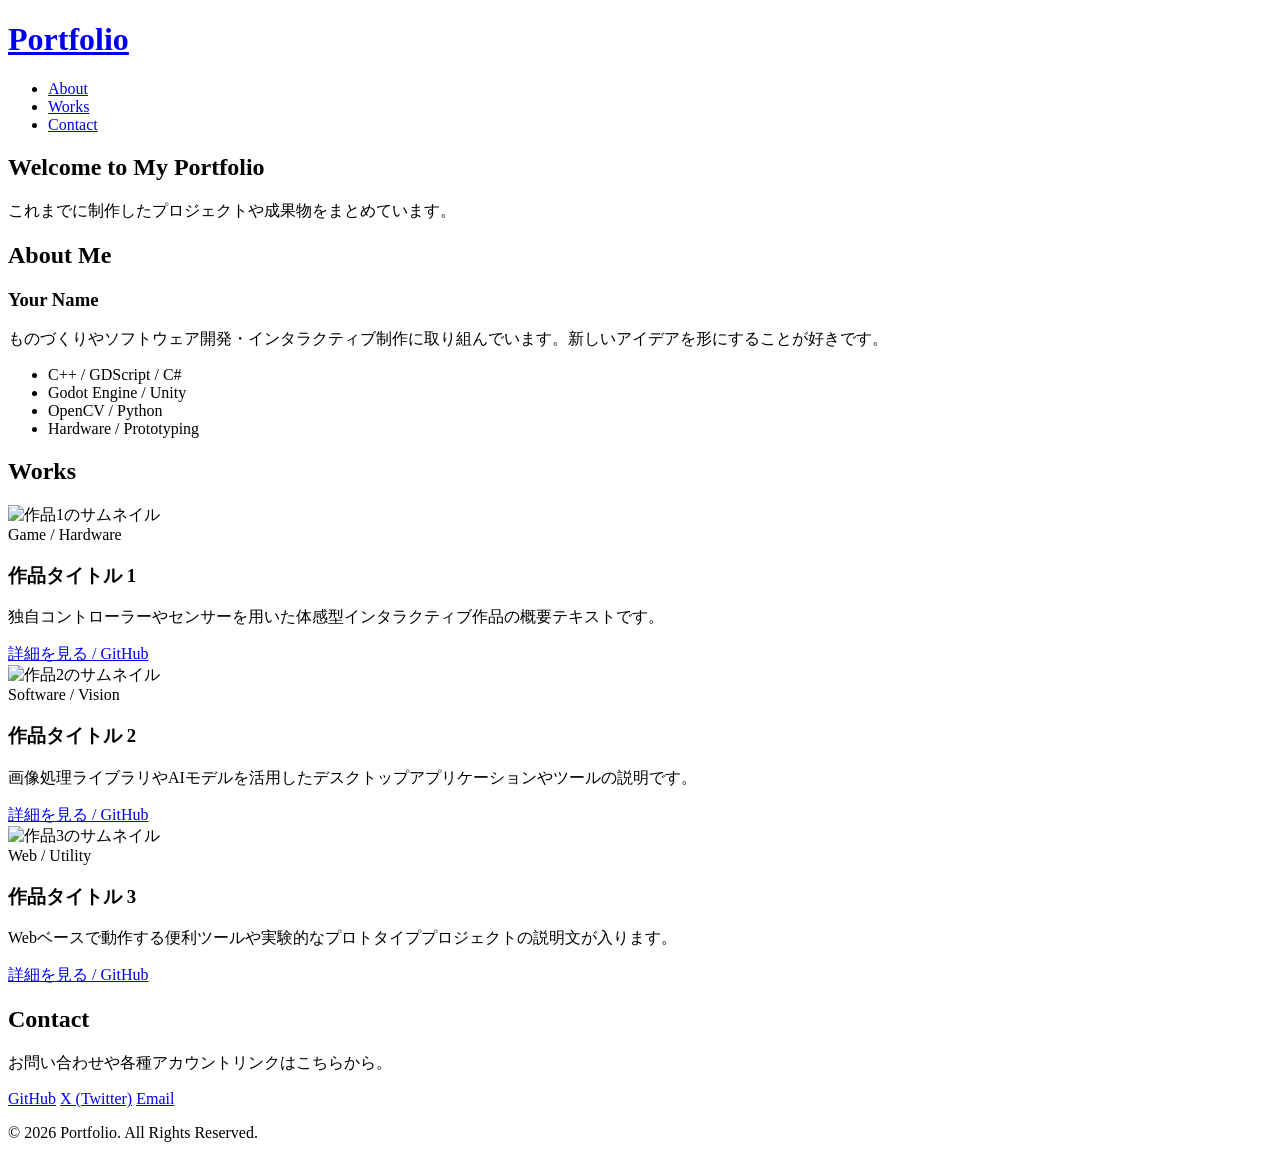
==== index.html @ 457ebcb0 "Update index.html" ====
<!DOCTYPE html>
<html lang="ja">
<head>
  <meta charset="UTF-8">
  <meta name="viewport" content="width=device-width, initial-scale=1.0">
  <title>Portfolio | My Works</title>
  <link rel="stylesheet" href="style.css">
  <!-- Google Fonts: Noto Sans JP -->
  <link rel="preconnect" href="https://fonts.googleapis.com">
  <link rel="preconnect" href="https://fonts.gstatic.com" crossorigin>
  <link href="https://fonts.googleapis.com/css2?family=Noto+Sans+JP:wght@400;500;700&display=swap" rel="stylesheet">
</head>
<body>

  <!-- ヘッダー -->
  <header class="header">
    <div class="container header-container">
      <h1 class="logo"><a href="#">Portfolio</a></h1>
      <nav class="nav">
        <ul>
          <li><a href="#about">About</a></li>
          <li><a href="#works">Works</a></li>
          <li><a href="#contact">Contact</a></li>
        </ul>
      </nav>
    </div>
  </header>

  <!-- ヒーローセクション -->
  <section class="hero">
    <div class="container">
      <h2>Welcome to My Portfolio</h2>
      <p>これまでに制作したプロジェクトや成果物をまとめています。</p>
    </div>
  </section>

  <main class="container">

    <!-- About セクション -->
    <section id="about" class="section">
      <h2 class="section-title">About Me</h2>
      <div class="about-card">
        <div class="about-text">
          <h3>Your Name</h3>
          <p>ものづくりやソフトウェア開発・インタラクティブ制作に取り組んでいます。新しいアイデアを形にすることが好きです。</p>
          <ul class="skills-list">
            <li>C++ / GDScript / C#</li>
            <li>Godot Engine / Unity</li>
            <li>OpenCV / Python</li>
            <li>Hardware / Prototyping</li>
          </ul>
        </div>
      </div>
    </section>

    <!-- Works セクション -->
    <section id="works" class="section">
      <h2 class="section-title">Works</h2>
      <div class="works-grid">

        <!-- 作品カード 1 -->
        <article class="work-card">
          <div class="work-image">
            <img src="https://via.placeholder.com/600x400/e2f1ff/0066cc?text=Work+1" alt="作品1のサムネイル">
          </div>
          <div class="work-content">
            <span class="tag">Game / Hardware</span>
            <h3 class="work-title">作品タイトル 1</h3>
            <p class="work-description">独自コントローラーやセンサーを用いた体感型インタラクティブ作品の概要テキストです。</p>
            <a href="#" class="btn">詳細を見る / GitHub</a>
          </div>
        </article>

        <!-- 作品カード 2 -->
        <article class="work-card">
          <div class="work-image">
            <img src="https://via.placeholder.com/600x400/e2f1ff/0066cc?text=Work+2" alt="作品2のサムネイル">
          </div>
          <div class="work-content">
            <span class="tag">Software / Vision</span>
            <h3 class="work-title">作品タイトル 2</h3>
            <p class="work-description">画像処理ライブラリやAIモデルを活用したデスクトップアプリケーションやツールの説明です。</p>
            <a href="#" class="btn">詳細を見る / GitHub</a>
          </div>
        </article>

        <!-- 作品カード 3 -->
        <article class="work-card">
          <div class="work-image">
            <img src="https://via.placeholder.com/600x400/e2f1ff/0066cc?text=Work+3" alt="作品3のサムネイル">
          </div>
          <div class="work-content">
            <span class="tag">Web / Utility</span>
            <h3 class="work-title">作品タイトル 3</h3>
            <p class="work-description">Webベースで動作する便利ツールや実験的なプロトタイププロジェクトの説明文が入ります。</p>
            <a href="#" class="btn">詳細を見る / GitHub</a>
          </div>
        </article>

      </div>
    </section>

    <!-- Contact セクション -->
    <section id="contact" class="section">
      <h2 class="section-title">Contact</h2>
      <div class="contact-box">
        <p>お問い合わせや各種アカウントリンクはこちらから。</p>
        <div class="contact-links">
          <a href="https://github.com" target="_blank" rel="noopener noreferrer" class="contact-btn">GitHub</a>
          <a href="https://x.com" target="_blank" rel="noopener noreferrer" class="contact-btn">X (Twitter)</a>
          <a href="mailto:example@example.com" class="contact-btn">Email</a>
        </div>
      </div>
    </section>

  </main>

  <!-- フッター -->
  <footer class="footer">
    <div class="container">
      <p>&copy; 2026 Portfolio. All Rights Reserved.</p>
    </div>
  </footer>

</body>
</html>
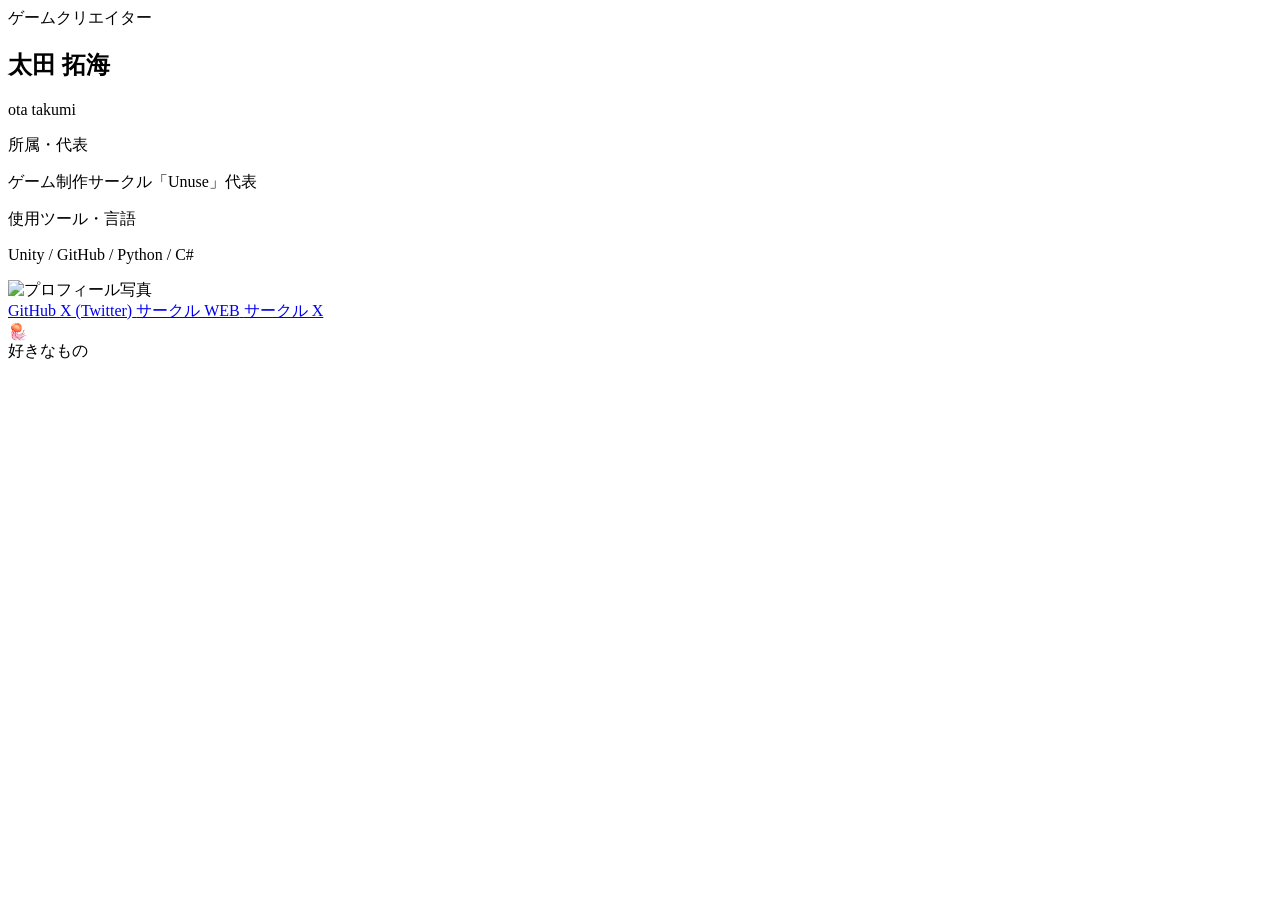
==== commit db9b2a4d: "Update index.html" ====
--- a/index.html
+++ b/index.html
@@ -3,124 +3,80 @@
 <head>
   <meta charset="UTF-8">
   <meta name="viewport" content="width=device-width, initial-scale=1.0">
-  <title>Portfolio | My Works</title>
+  <title>Portfolio | 名刺風スタイル</title>
   <link rel="stylesheet" href="style.css">
-  <!-- Google Fonts: Noto Sans JP -->
+  <!-- Google Fonts: Orbitron (近未来・サイバー系) & Noto Sans JP -->
   <link rel="preconnect" href="https://fonts.googleapis.com">
   <link rel="preconnect" href="https://fonts.gstatic.com" crossorigin>
-  <link href="https://fonts.googleapis.com/css2?family=Noto+Sans+JP:wght@400;500;700&display=swap" rel="stylesheet">
+  <link href="https://fonts.googleapis.com/css2?family=Noto+Sans+JP:wght@400;500;700;900&family=Orbitron:wght@600;800&display=swap" rel="stylesheet">
 </head>
 <body>
 
-  <!-- ヘッダー -->
-  <header class="header">
-    <div class="container header-container">
-      <h1 class="logo"><a href="#">Portfolio</a></h1>
-      <nav class="nav">
-        <ul>
-          <li><a href="#about">About</a></li>
-          <li><a href="#works">Works</a></li>
-          <li><a href="#contact">Contact</a></li>
-        </ul>
-      </nav>
-    </div>
-  </header>
+  <!-- メインカード（名刺風デザイン） -->
+  <main class="business-card">
 
-  <!-- ヒーローセクション -->
-  <section class="hero">
-    <div class="container">
-      <h2>Welcome to My Portfolio</h2>
-      <p>これまでに制作したプロジェクトや成果物をまとめています。</p>
-    </div>
-  </section>
+    <!-- 左エリア：ホワイトベース（プロフィール・スキル） -->
+    <section class="card-left">
+      <div class="profile-header">
+        <span class="job-title">ゲームクリエイター</span>
+        <h1 class="name-ja">太田 拓海</h1>
+        <p class="name-en">ota takumi</p>
+      </div>
 
-  <main class="container">
+      <div class="divider"></div>
 
-    <!-- About セクション -->
-    <section id="about" class="section">
-      <h2 class="section-title">About Me</h2>
-      <div class="about-card">
-        <div class="about-text">
-          <h3>Your Name</h3>
-          <p>ものづくりやソフトウェア開発・インタラクティブ制作に取り組んでいます。新しいアイデアを形にすることが好きです。</p>
-          <ul class="skills-list">
-            <li>C++ / GDScript / C#</li>
-            <li>Godot Engine / Unity</li>
-            <li>OpenCV / Python</li>
-            <li>Hardware / Prototyping</li>
-          </ul>
+      <div class="info-section">
+        <div class="info-group">
+          <span class="info-label">所属・代表</span>
+          <p class="info-value">ゲーム制作サークル「Unuse」代表</p>
+        </div>
+
+        <div class="info-group">
+          <span class="info-label">使用ツール・言語</span>
+          <p class="info-value tech-stack">Unity / GitHub / Python / C#</p>
         </div>
       </div>
     </section>
 
-    <!-- Works セクション -->
-    <section id="works" class="section">
-      <h2 class="section-title">Works</h2>
-      <div class="works-grid">
+    <!-- 右エリア：ディープブルーベース（ビジュアル・リンク） -->
+    <section class="card-right">
+      <div class="frame-border">
+        
+        <!-- プロフィール画像エリア -->
+        <div class="avatar-wrapper">
+          <!-- 実際のお写真画像のパスに差し替えてください -->
+          <img src="https://via.placeholder.com/150" alt="プロフィール写真" class="avatar-img">
+        </div>
 
-        <!-- 作品カード 1 -->
-        <article class="work-card">
-          <div class="work-image">
-            <img src="https://via.placeholder.com/600x400/e2f1ff/0066cc?text=Work+1" alt="作品1のサムネイル">
+        <!-- アカウント・リンクボタン群 -->
+        <div class="link-grid">
+          <a href="#" class="cyber-btn">
+            <span class="btn-label">GitHub</span>
+          </a>
+          <a href="#" class="cyber-btn">
+            <span class="btn-label">X (Twitter)</span>
+          </a>
+          <a href="#" class="cyber-btn">
+            <span class="btn-label">サークル WEB</span>
+          </a>
+          <a href="#" class="cyber-btn">
+            <span class="btn-label">サークル X</span>
+          </a>
+        </div>
+
+        <!-- 好きなもの（右下デザイン要素） -->
+        <div class="favorite-box">
+          <div class="target-corner">
+            <!-- 任意の画像やアイコン -->
+            <span class="fav-icon">🪼</span>
           </div>
-          <div class="work-content">
-            <span class="tag">Game / Hardware</span>
-            <h3 class="work-title">作品タイトル 1</h3>
-            <p class="work-description">独自コントローラーやセンサーを用いた体感型インタラクティブ作品の概要テキストです。</p>
-            <a href="#" class="btn">詳細を見る / GitHub</a>
-          </div>
-        </article>
+          <span class="fav-label">好きなもの</span>
+        </div>
 
-        <!-- 作品カード 2 -->
-        <article class="work-card">
-          <div class="work-image">
-            <img src="https://via.placeholder.com/600x400/e2f1ff/0066cc?text=Work+2" alt="作品2のサムネイル">
-          </div>
-          <div class="work-content">
-            <span class="tag">Software / Vision</span>
-            <h3 class="work-title">作品タイトル 2</h3>
-            <p class="work-description">画像処理ライブラリやAIモデルを活用したデスクトップアプリケーションやツールの説明です。</p>
-            <a href="#" class="btn">詳細を見る / GitHub</a>
-          </div>
-        </article>
-
-        <!-- 作品カード 3 -->
-        <article class="work-card">
-          <div class="work-image">
-            <img src="https://via.placeholder.com/600x400/e2f1ff/0066cc?text=Work+3" alt="作品3のサムネイル">
-          </div>
-          <div class="work-content">
-            <span class="tag">Web / Utility</span>
-            <h3 class="work-title">作品タイトル 3</h3>
-            <p class="work-description">Webベースで動作する便利ツールや実験的なプロトタイププロジェクトの説明文が入ります。</p>
-            <a href="#" class="btn">詳細を見る / GitHub</a>
-          </div>
-        </article>
-
-      </div>
-    </section>
-
-    <!-- Contact セクション -->
-    <section id="contact" class="section">
-      <h2 class="section-title">Contact</h2>
-      <div class="contact-box">
-        <p>お問い合わせや各種アカウントリンクはこちらから。</p>
-        <div class="contact-links">
-          <a href="https://github.com" target="_blank" rel="noopener noreferrer" class="contact-btn">GitHub</a>
-          <a href="https://x.com" target="_blank" rel="noopener noreferrer" class="contact-btn">X (Twitter)</a>
-          <a href="mailto:example@example.com" class="contact-btn">Email</a>
-        </div>
       </div>
     </section>
 
   </main>
 
-  <!-- フッター -->
-  <footer class="footer">
-    <div class="container">
-      <p>&copy; 2026 Portfolio. All Rights Reserved.</p>
-    </div>
-  </footer>
-
 </body>
 </html>
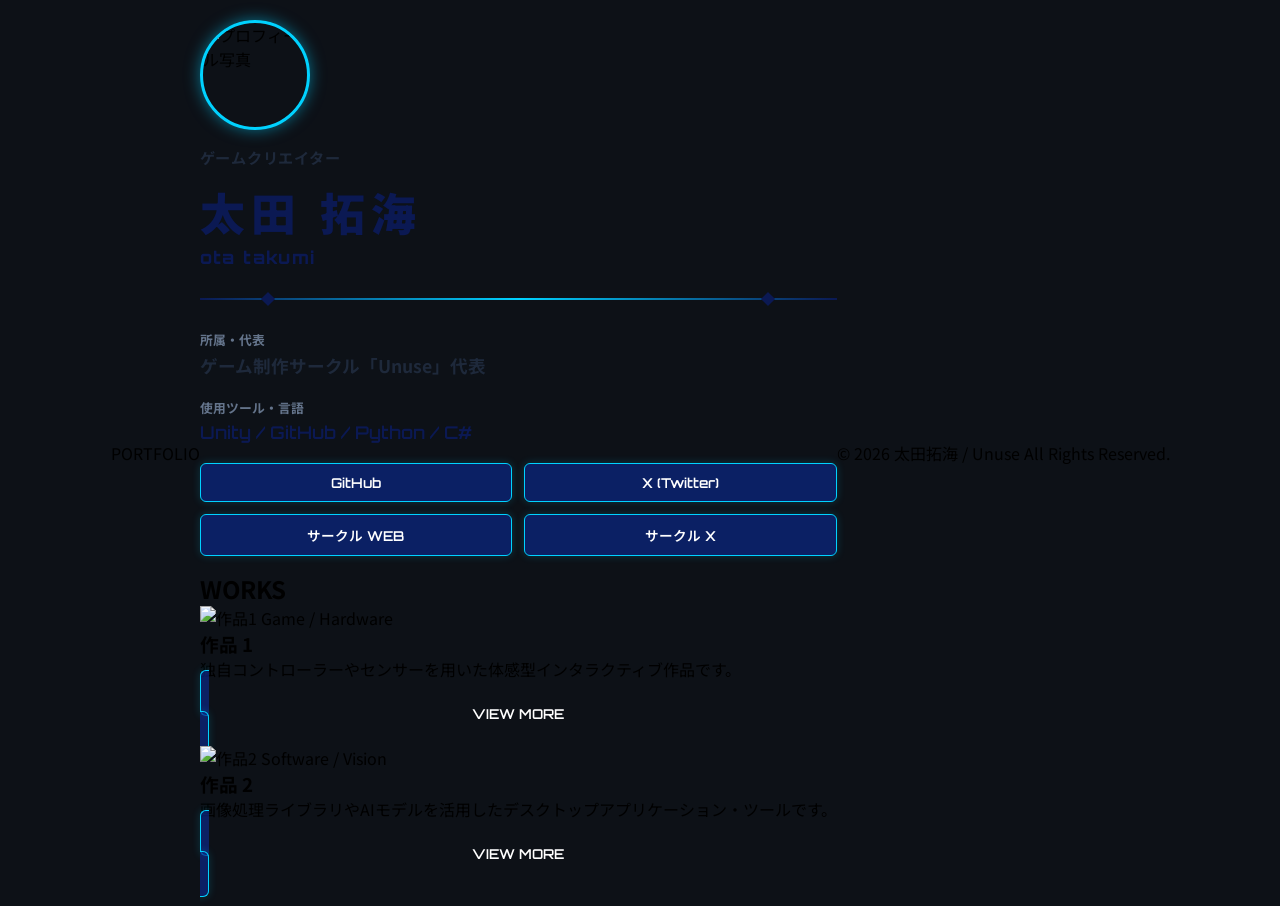
==== commit fe866d69: "Update index.html" ====
--- a/index.html
+++ b/index.html
@@ -3,80 +3,114 @@
 <head>
   <meta charset="UTF-8">
   <meta name="viewport" content="width=device-width, initial-scale=1.0">
-  <title>Portfolio | 名刺風スタイル</title>
+  <title>Portfolio | 太田拓海</title>
   <link rel="stylesheet" href="style.css">
-  <!-- Google Fonts: Orbitron (近未来・サイバー系) & Noto Sans JP -->
+  <!-- Google Fonts: Orbitron & Noto Sans JP -->
   <link rel="preconnect" href="https://fonts.googleapis.com">
   <link rel="preconnect" href="https://fonts.gstatic.com" crossorigin>
   <link href="https://fonts.googleapis.com/css2?family=Noto+Sans+JP:wght@400;500;700;900&family=Orbitron:wght@600;800&display=swap" rel="stylesheet">
 </head>
 <body>
 
-  <!-- メインカード（名刺風デザイン） -->
-  <main class="business-card">
+  <!-- トップのダークブルーヘッダー -->
+  <header class="top-header">
+    <div class="header-inner">
+      <div class="logo">PORTFOLIO</div>
+    </div>
+  </header>
 
-    <!-- 左エリア：ホワイトベース（プロフィール・スキル） -->
-    <section class="card-left">
-      <div class="profile-header">
-        <span class="job-title">ゲームクリエイター</span>
-        <h1 class="name-ja">太田 拓海</h1>
-        <p class="name-en">ota takumi</p>
-      </div>
+  <!-- メインコンテンツ -->
+  <main class="main-container">
 
-      <div class="divider"></div>
+    <!-- 中央上部：タイトル＆基本情報（名刺風デザインの集約枠） -->
+    <section class="profile-card">
+      <div class="profile-card-inner">
+        
+        <div class="profile-main">
+          <div class="avatar-wrapper">
+            <!-- プロフィール写真 -->
+            <img src="https://via.placeholder.com/120" alt="プロフィール写真" class="avatar-img">
+          </div>
 
-      <div class="info-section">
-        <div class="info-group">
-          <span class="info-label">所属・代表</span>
-          <p class="info-value">ゲーム制作サークル「Unuse」代表</p>
+          <div class="profile-text">
+            <span class="job-title">ゲームクリエイター</span>
+            <h1 class="name-ja">太田 拓海</h1>
+            <p class="name-en">ota takumi</p>
+          </div>
         </div>
 
-        <div class="info-group">
-          <span class="info-label">使用ツール・言語</span>
-          <p class="info-value tech-stack">Unity / GitHub / Python / C#</p>
+        <div class="divider"></div>
+
+        <div class="profile-details">
+          <div class="info-group">
+            <span class="info-label">所属・代表</span>
+            <p class="info-value">ゲーム制作サークル「Unuse」代表</p>
+          </div>
+          <div class="info-group">
+            <span class="info-label">使用ツール・言語</span>
+            <p class="info-value tech-stack">Unity / GitHub / Python / C#</p>
+          </div>
         </div>
+
+        <!-- 採用決定のサイバーボタン群 -->
+        <div class="link-grid">
+          <a href="#" class="cyber-btn"><span class="btn-label">GitHub</span></a>
+          <a href="#" class="cyber-btn"><span class="btn-label">X (Twitter)</span></a>
+          <a href="#" class="cyber-btn"><span class="btn-label">サークル WEB</span></a>
+          <a href="#" class="cyber-btn"><span class="btn-label">サークル X</span></a>
+        </div>
+
       </div>
     </section>
 
-    <!-- 右エリア：ディープブルーベース（ビジュアル・リンク） -->
-    <section class="card-right">
-      <div class="frame-border">
-        
-        <!-- プロフィール画像エリア -->
-        <div class="avatar-wrapper">
-          <!-- 実際のお写真画像のパスに差し替えてください -->
-          <img src="https://via.placeholder.com/150" alt="プロフィール写真" class="avatar-img">
-        </div>
+    <!-- 下部：作品グリッドエリア（ワイヤーフレームの作品1、作品2...構造） -->
+    <section class="works-section">
+      <h2 class="section-title">WORKS</h2>
 
-        <!-- アカウント・リンクボタン群 -->
-        <div class="link-grid">
-          <a href="#" class="cyber-btn">
-            <span class="btn-label">GitHub</span>
-          </a>
-          <a href="#" class="cyber-btn">
-            <span class="btn-label">X (Twitter)</span>
-          </a>
-          <a href="#" class="cyber-btn">
-            <span class="btn-label">サークル WEB</span>
-          </a>
-          <a href="#" class="cyber-btn">
-            <span class="btn-label">サークル X</span>
-          </a>
-        </div>
+      <div class="works-grid">
 
-        <!-- 好きなもの（右下デザイン要素） -->
-        <div class="favorite-box">
-          <div class="target-corner">
-            <!-- 任意の画像やアイコン -->
-            <span class="fav-icon">🪼</span>
+        <!-- 作品 1 -->
+        <article class="work-card">
+          <div class="work-image-container">
+            <img src="https://via.placeholder.com/600x350/092070/00d2ff?text=Work+1" alt="作品1" class="work-image">
+            <span class="work-tag">Game / Hardware</span>
           </div>
-          <span class="fav-label">好きなもの</span>
-        </div>
+          <div class="work-body">
+            <h3 class="work-title">作品 1</h3>
+            <p class="work-description">
+              独自コントローラーやセンサーを用いた体感型インタラクティブ作品です。
+            </p>
+            <div class="work-links">
+              <a href="#" class="cyber-btn mini-btn"><span class="btn-label">VIEW MORE</span></a>
+            </div>
+          </div>
+        </article>
+
+        <!-- 作品 2 -->
+        <article class="work-card">
+          <div class="work-image-container">
+            <img src="https://via.placeholder.com/600x350/092070/00d2ff?text=Work+2" alt="作品2" class="work-image">
+            <span class="work-tag">Software / Vision</span>
+          </div>
+          <div class="work-body">
+            <h3 class="work-title">作品 2</h3>
+            <p class="work-description">
+              画像処理ライブラリやAIモデルを活用したデスクトップアプリケーション・ツールです。
+            </p>
+            <div class="work-links">
+              <a href="#" class="cyber-btn mini-btn"><span class="btn-label">VIEW MORE</span></a>
+            </div>
+          </div>
+        </article>
 
       </div>
     </section>
 
   </main>
 
+  <footer class="footer">
+    <p>&copy; 2026 太田拓海 / Unuse All Rights Reserved.</p>
+  </footer>
+
 </body>
 </html>
--- a/style.css
+++ b/style.css
@@ -0,0 +1,261 @@
+/* ==========================================
+   Base & Cyber Blue Variables
+   ========================================== */
+:root {
+  --bg-dark-blue: #092070;       /* 右側背景のディープブルー */
+  --bg-pattern-blue: #0b2785;    /* パターン用の少し明るい青 */
+  --neon-cyan: #00d2ff;          /* サイバーライン・枠線用の鮮やかなシアン */
+  --text-dark: #1e293b;          /* 左側の文字色 */
+  --text-light: #ffffff;         /* 右側の文字色 */
+  --card-bg-left: #ffffff;       /* 左側カード背景 */
+  --border-cyan: rgba(0, 210, 255, 0.6);
+}
+
+* {
+  box-sizing: border-box;
+  margin: 0;
+  padding: 0;
+}
+
+body {
+  font-family: 'Noto Sans JP', sans-serif;
+  background-color: #0d1117;
+  display: flex;
+  justify-content: center;
+  align-items: center;
+  min-height: 100vh;
+  padding: 20px;
+}
+
+/* ==========================================
+   名刺カード全体（レスポンシブ・コンテナ）
+   ========================================== */
+.business-card {
+  display: flex;
+  width: 100%;
+  max-width: 900px;
+  min-height: 500px;
+  background-color: var(--card-bg-left);
+  border-radius: 16px;
+  overflow: hidden;
+  box-shadow: 0 20px 50px rgba(0, 0, 0, 0.5), 0 0 20px rgba(0, 210, 255, 0.2);
+}
+
+/* ==========================================
+   左側：ホワイトエリア
+   ========================================== */
+.card-left {
+  flex: 1.2;
+  padding: 45px 40px;
+  display: flex;
+  flex-direction: column;
+  justify-content: center;
+  background-color: var(--card-bg-left);
+}
+
+.job-title {
+  font-size: 0.95rem;
+  font-weight: 700;
+  color: var(--text-dark);
+  letter-spacing: 0.05em;
+}
+
+.name-ja {
+  font-size: 2.8rem;
+  font-weight: 900;
+  color: #0b1953;
+  margin: 10px 0 2px 0;
+  letter-spacing: 0.15em;
+}
+
+.name-en {
+  font-family: 'Orbitron', sans-serif;
+  font-size: 1.1rem;
+  font-weight: 800;
+  color: #0b1953;
+  letter-spacing: 0.08em;
+}
+
+/* ダイヤ装飾付きの区切り線 */
+.divider {
+  height: 2px;
+  background: linear-gradient(90deg, #0b1953 0%, var(--neon-cyan) 50%, #0b1953 100%);
+  margin: 30px 0;
+  position: relative;
+}
+
+.divider::before, .divider::after {
+  content: '';
+  position: absolute;
+  top: -4px;
+  width: 10px;
+  height: 10px;
+  background-color: #0b1953;
+  transform: rotate(45deg);
+}
+.divider::before { left: 10%; }
+.divider::after { right: 10%; }
+
+.info-group {
+  margin-bottom: 20px;
+}
+
+.info-label {
+  font-size: 0.8rem;
+  font-weight: 700;
+  color: #64748b;
+  display: block;
+  margin-bottom: 4px;
+}
+
+.info-value {
+  font-size: 1.1rem;
+  font-weight: 700;
+  color: var(--text-dark);
+}
+
+.tech-stack {
+  font-family: 'Orbitron', 'Noto Sans JP', sans-serif;
+  color: #0b1953;
+  font-weight: 600;
+}
+
+/* ==========================================
+   右側：ブルーサイバーエリア
+   ========================================== */
+.card-right {
+  flex: 1;
+  background-color: var(--bg-dark-blue);
+  background-image: 
+    radial-gradient(var(--bg-pattern-blue) 15%, transparent 16%),
+    radial-gradient(var(--bg-pattern-blue) 15%, transparent 16%);
+  background-size: 20px 20px;
+  background-position: 0 0, 10px 10px;
+  padding: 25px;
+  display: flex;
+  flex-direction: column;
+}
+
+/* サイバーネオン枠線 */
+.frame-border {
+  border: 2px solid var(--neon-cyan);
+  border-radius: 8px;
+  height: 100%;
+  padding: 25px 20px;
+  display: flex;
+  flex-direction: column;
+  align-items: center;
+  justify-content: space-between;
+  box-shadow: inset 0 0 15px rgba(0, 210, 255, 0.3);
+  position: relative;
+}
+
+/* 丸型プロフィール画像 */
+.avatar-wrapper {
+  width: 110px;
+  height: 110px;
+  border-radius: 50%;
+  border: 3px solid var(--neon-cyan);
+  overflow: hidden;
+  box-shadow: 0 0 15px rgba(0, 210, 255, 0.5);
+  margin-bottom: 15px;
+}
+
+.avatar-img {
+  width: 100%;
+  height: 100%;
+  object-fit: cover;
+}
+
+/* ボタンレイアウト */
+.link-grid {
+  width: 100%;
+  display: grid;
+  grid-template-columns: 1fr 1fr;
+  gap: 12px;
+  margin-bottom: 15px;
+}
+
+.cyber-btn {
+  background: rgba(11, 39, 133, 0.7);
+  border: 1.5px solid var(--neon-cyan);
+  border-radius: 6px;
+  padding: 10px 8px;
+  text-align: center;
+  text-decoration: none;
+  transition: all 0.2s ease;
+  box-shadow: 0 0 8px rgba(0, 210, 255, 0.2);
+}
+
+.cyber-btn:hover {
+  background: var(--neon-cyan);
+  box-shadow: 0 0 15px rgba(0, 210, 255, 0.8);
+  transform: translateY(-2px);
+}
+
+.btn-label {
+  font-family: 'Orbitron', 'Noto Sans JP', sans-serif;
+  color: var(--text-light);
+  font-size: 0.85rem;
+  font-weight: 600;
+  display: block;
+}
+
+.cyber-btn:hover .btn-label {
+  color: var(--bg-dark-blue);
+}
+
+/* 右下：好きなもの（ターゲット枠風） */
+.favorite-box {
+  display: flex;
+  flex-direction: column;
+  align-items: center;
+  gap: 4px;
+}
+
+.target-corner {
+  position: relative;
+  width: 48px;
+  height: 48px;
+  display: flex;
+  align-items: center;
+  justify-content: center;
+  border: 2px dashed var(--neon-cyan);
+  border-radius: 8px;
+}
+
+.fav-icon {
+  font-size: 1.5rem;
+}
+
+.fav-label {
+  color: var(--neon-cyan);
+  font-size: 0.75rem;
+  font-weight: 700;
+}
+
+/* ==========================================
+   レスポンシブ対応（スマートフォン表示）
+   ========================================== */
+@media (max-width: 768px) {
+  .business-card {
+    flex-direction: column;
+  }
+  
+  .card-left, .card-right {
+    flex: none;
+    width: 100%;
+  }
+
+  .card-left {
+    padding: 30px 20px;
+  }
+
+  .name-ja {
+    font-size: 2.2rem;
+  }
+
+  .link-grid {
+    grid-template-columns: 1fr;
+  }
+}
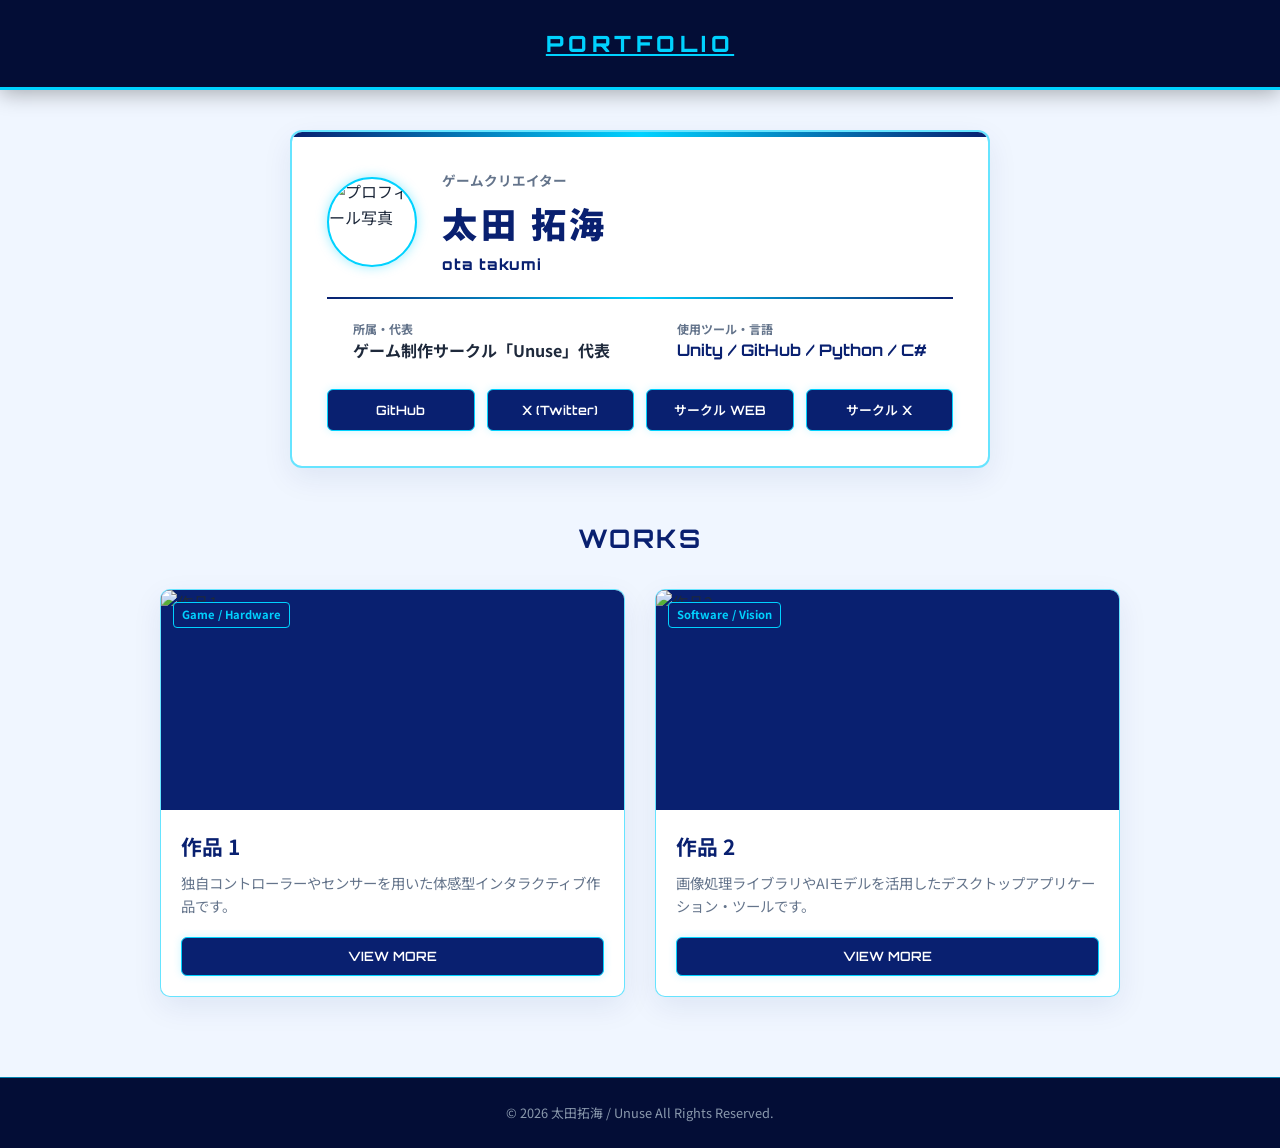
==== commit 37184774: "Update index.html" ====
--- a/index.html
+++ b/index.html
@@ -15,7 +15,7 @@
   <!-- トップのダークブルーヘッダー -->
   <header class="top-header">
     <div class="header-inner">
-      <div class="logo">PORTFOLIO</div>
+      <a href="index.html" class="logo">PORTFOLIO</a>
     </div>
   </header>
 
@@ -63,7 +63,7 @@
       </div>
     </section>
 
-    <!-- 下部：作品グリッドエリア（ワイヤーフレームの作品1、作品2...構造） -->
+    <!-- 下部：作品グリッドエリア -->
     <section class="works-section">
       <h2 class="section-title">WORKS</h2>
 
@@ -81,7 +81,8 @@
               独自コントローラーやセンサーを用いた体感型インタラクティブ作品です。
             </p>
             <div class="work-links">
-              <a href="#" class="cyber-btn mini-btn"><span class="btn-label">VIEW MORE</span></a>
+              <!-- 作品詳細ページへのリンク -->
+              <a href="work-detail.html" class="cyber-btn mini-btn"><span class="btn-label">VIEW MORE</span></a>
             </div>
           </div>
         </article>
@@ -98,7 +99,8 @@
               画像処理ライブラリやAIモデルを活用したデスクトップアプリケーション・ツールです。
             </p>
             <div class="work-links">
-              <a href="#" class="cyber-btn mini-btn"><span class="btn-label">VIEW MORE</span></a>
+              <!-- 今後作品2用ページを作った場合は href="work-detail2.html" 等に指定できます -->
+              <a href="work-detail.html" class="cyber-btn mini-btn"><span class="btn-label">VIEW MORE</span></a>
             </div>
           </div>
         </article>
--- a/style.css
+++ b/style.css
@@ -1,14 +1,16 @@
 /* ==========================================
-   Base & Cyber Blue Variables
+   Base & Cyber Blue Color Theme
    ========================================== */
 :root {
-  --bg-dark-blue: #092070;       /* 右側背景のディープブルー */
-  --bg-pattern-blue: #0b2785;    /* パターン用の少し明るい青 */
-  --neon-cyan: #00d2ff;          /* サイバーライン・枠線用の鮮やかなシアン */
-  --text-dark: #1e293b;          /* 左側の文字色 */
-  --text-light: #ffffff;         /* 右側の文字色 */
-  --card-bg-left: #ffffff;       /* 左側カード背景 */
+  --header-bg: #030d36;          /* 一番上の濃いダークブルー */
+  --bg-color: #f0f6ff;           /* 全体の明るい青みのある背景 */
+  --card-bg: #ffffff;            /* 各カードの白い背景 */
+  --dark-blue: #092070;          /* ボタンやテキストのベース青 */
+  --neon-cyan: #00d2ff;          /* サイバーライン・ホバー用のシアン */
+  --text-main: #1e293b;
+  --text-sub: #64748b;
   --border-cyan: rgba(0, 210, 255, 0.6);
+  --box-shadow: 0 10px 30px rgba(9, 32, 112, 0.08);
 }
 
 * {
@@ -19,172 +21,163 @@
 
 body {
   font-family: 'Noto Sans JP', sans-serif;
-  background-color: #0d1117;
-  display: flex;
+  background-color: var(--bg-color);
+  color: var(--text-main);
+  line-height: 1.6;
+}
+
+/* ==========================================
+   1. トップヘッダー（画像上部の青い帯）
+   ========================================== */
+.top-header {
+  background-color: var(--header-bg);
+  height: 90px;
+  width: 100%;
+  display: flex;
+  align-items: center;
   justify-content: center;
+  border-bottom: 3px solid var(--neon-cyan);
+  box-shadow: 0 4px 20px rgba(0, 0, 0, 0.3);
+}
+
+.header-inner .logo {
+  font-family: 'Orbitron', sans-serif;
+  color: var(--neon-cyan);
+  font-size: 1.4rem;
+  font-weight: 800;
+  letter-spacing: 0.2em;
+}
+
+/* ==========================================
+   2. メインコンテナ
+   ========================================== */
+.main-container {
+  max-width: 1000px;
+  margin: 0 auto;
+  padding: 40px 20px 80px 20px;
+}
+
+/* ==========================================
+   3. タイトル & 基本情報（中央上部）
+   ========================================== */
+.profile-card {
+  background-color: var(--card-bg);
+  border: 2px solid var(--border-cyan);
+  border-radius: 12px;
+  box-shadow: var(--box-shadow);
+  padding: 35px;
+  margin: 0 auto 50px auto;
+  max-width: 700px;
+  position: relative;
+  overflow: hidden;
+}
+
+/* 上部にシアンのグラデーションバー */
+.profile-card::before {
+  content: '';
+  position: absolute;
+  top: 0;
+  left: 0;
+  width: 100%;
+  height: 5px;
+  background: linear-gradient(90deg, var(--dark-blue), var(--neon-cyan), var(--dark-blue));
+}
+
+.profile-main {
+  display: flex;
   align-items: center;
-  min-height: 100vh;
-  padding: 20px;
-}
-
-/* ==========================================
-   名刺カード全体（レスポンシブ・コンテナ）
-   ========================================== */
-.business-card {
-  display: flex;
-  width: 100%;
-  max-width: 900px;
-  min-height: 500px;
-  background-color: var(--card-bg-left);
-  border-radius: 16px;
+  gap: 25px;
+}
+
+.avatar-wrapper {
+  width: 90px;
+  height: 90px;
+  border-radius: 50%;
+  border: 2.5px solid var(--neon-cyan);
   overflow: hidden;
-  box-shadow: 0 20px 50px rgba(0, 0, 0, 0.5), 0 0 20px rgba(0, 210, 255, 0.2);
-}
-
-/* ==========================================
-   左側：ホワイトエリア
-   ========================================== */
-.card-left {
-  flex: 1.2;
-  padding: 45px 40px;
-  display: flex;
-  flex-direction: column;
-  justify-content: center;
-  background-color: var(--card-bg-left);
+  box-shadow: 0 0 12px rgba(0, 210, 255, 0.4);
+  flex-shrink: 0;
+}
+
+.avatar-img {
+  width: 100%;
+  height: 100%;
+  object-fit: cover;
 }
 
 .job-title {
-  font-size: 0.95rem;
-  font-weight: 700;
-  color: var(--text-dark);
-  letter-spacing: 0.05em;
+  font-size: 0.85rem;
+  font-weight: 700;
+  color: var(--text-sub);
 }
 
 .name-ja {
-  font-size: 2.8rem;
+  font-size: 2.2rem;
   font-weight: 900;
-  color: #0b1953;
-  margin: 10px 0 2px 0;
-  letter-spacing: 0.15em;
+  color: var(--dark-blue);
+  letter-spacing: 0.1em;
+  margin: 2px 0;
 }
 
 .name-en {
   font-family: 'Orbitron', sans-serif;
-  font-size: 1.1rem;
+  font-size: 0.95rem;
   font-weight: 800;
-  color: #0b1953;
-  letter-spacing: 0.08em;
-}
-
-/* ダイヤ装飾付きの区切り線 */
+  color: var(--dark-blue);
+  letter-spacing: 0.05em;
+}
+
+/* ダイヤ付き線 */
 .divider {
-  height: 2px;
-  background: linear-gradient(90deg, #0b1953 0%, var(--neon-cyan) 50%, #0b1953 100%);
-  margin: 30px 0;
+  height: 1.5px;
+  background: linear-gradient(90deg, var(--dark-blue) 0%, var(--neon-cyan) 50%, var(--dark-blue) 100%);
+  margin: 20px 0;
   position: relative;
 }
 
-.divider::before, .divider::after {
-  content: '';
-  position: absolute;
-  top: -4px;
-  width: 10px;
-  height: 10px;
-  background-color: #0b1953;
-  transform: rotate(45deg);
-}
-.divider::before { left: 10%; }
-.divider::after { right: 10%; }
-
-.info-group {
-  margin-bottom: 20px;
+.profile-details {
+  display: flex;
+  justify-content: space-around;
+  flex-wrap: wrap;
+  gap: 15px;
+  margin-bottom: 25px;
 }
 
 .info-label {
-  font-size: 0.8rem;
-  font-weight: 700;
-  color: #64748b;
+  font-size: 0.75rem;
+  font-weight: 700;
+  color: var(--text-sub);
   display: block;
-  margin-bottom: 4px;
 }
 
 .info-value {
-  font-size: 1.1rem;
-  font-weight: 700;
-  color: var(--text-dark);
+  font-size: 1rem;
+  font-weight: 700;
+  color: var(--text-main);
 }
 
 .tech-stack {
   font-family: 'Orbitron', 'Noto Sans JP', sans-serif;
-  color: #0b1953;
-  font-weight: 600;
-}
-
-/* ==========================================
-   右側：ブルーサイバーエリア
-   ========================================== */
-.card-right {
-  flex: 1;
-  background-color: var(--bg-dark-blue);
-  background-image: 
-    radial-gradient(var(--bg-pattern-blue) 15%, transparent 16%),
-    radial-gradient(var(--bg-pattern-blue) 15%, transparent 16%);
-  background-size: 20px 20px;
-  background-position: 0 0, 10px 10px;
-  padding: 25px;
-  display: flex;
-  flex-direction: column;
-}
-
-/* サイバーネオン枠線 */
-.frame-border {
-  border: 2px solid var(--neon-cyan);
-  border-radius: 8px;
-  height: 100%;
-  padding: 25px 20px;
-  display: flex;
-  flex-direction: column;
-  align-items: center;
-  justify-content: space-between;
-  box-shadow: inset 0 0 15px rgba(0, 210, 255, 0.3);
-  position: relative;
-}
-
-/* 丸型プロフィール画像 */
-.avatar-wrapper {
-  width: 110px;
-  height: 110px;
-  border-radius: 50%;
-  border: 3px solid var(--neon-cyan);
-  overflow: hidden;
-  box-shadow: 0 0 15px rgba(0, 210, 255, 0.5);
-  margin-bottom: 15px;
-}
-
-.avatar-img {
-  width: 100%;
-  height: 100%;
-  object-fit: cover;
-}
-
-/* ボタンレイアウト */
+  color: var(--dark-blue);
+}
+
+/* --- 採用されたサイバーボタン --- */
 .link-grid {
-  width: 100%;
   display: grid;
-  grid-template-columns: 1fr 1fr;
+  grid-template-columns: repeat(auto-fit, minmax(130px, 1fr));
   gap: 12px;
-  margin-bottom: 15px;
 }
 
 .cyber-btn {
-  background: rgba(11, 39, 133, 0.7);
+  background: var(--dark-blue);
   border: 1.5px solid var(--neon-cyan);
   border-radius: 6px;
-  padding: 10px 8px;
+  padding: 10px 12px;
   text-align: center;
   text-decoration: none;
   transition: all 0.2s ease;
   box-shadow: 0 0 8px rgba(0, 210, 255, 0.2);
+  display: inline-block;
 }
 
 .cyber-btn:hover {
@@ -195,67 +188,345 @@
 
 .btn-label {
   font-family: 'Orbitron', 'Noto Sans JP', sans-serif;
-  color: var(--text-light);
-  font-size: 0.85rem;
+  color: #ffffff;
+  font-size: 0.8rem;
   font-weight: 600;
   display: block;
 }
 
 .cyber-btn:hover .btn-label {
-  color: var(--bg-dark-blue);
-}
-
-/* 右下：好きなもの（ターゲット枠風） */
-.favorite-box {
+  color: var(--dark-blue);
+}
+
+/* ==========================================
+   4. 作品セクション (下部2列レイアウト)
+   ========================================== */
+.section-title {
+  font-family: 'Orbitron', sans-serif;
+  font-size: 1.6rem;
+  text-align: center;
+  color: var(--dark-blue);
+  margin-bottom: 30px;
+  letter-spacing: 0.1em;
+}
+
+.works-grid {
+  display: grid;
+  grid-template-columns: repeat(2, 1fr);
+  gap: 30px;
+}
+
+.work-card {
+  background-color: var(--card-bg);
+  border: 1.5px solid var(--border-cyan);
+  border-radius: 10px;
+  overflow: hidden;
+  box-shadow: var(--box-shadow);
+  transition: transform 0.2s ease, box-shadow 0.2s ease;
   display: flex;
   flex-direction: column;
-  align-items: center;
-  gap: 4px;
-}
-
-.target-corner {
+}
+
+.work-card:hover {
+  transform: translateY(-5px);
+  box-shadow: 0 15px 35px rgba(0, 210, 255, 0.2);
+}
+
+.work-image-container {
   position: relative;
-  width: 48px;
-  height: 48px;
-  display: flex;
-  align-items: center;
-  justify-content: center;
-  border: 2px dashed var(--neon-cyan);
+  width: 100%;
+  height: 220px;
+  background-color: var(--dark-blue);
+}
+
+.work-image {
+  width: 100%;
+  height: 100%;
+  object-fit: cover;
+}
+
+.work-tag {
+  position: absolute;
+  top: 12px;
+  left: 12px;
+  background-color: var(--dark-blue);
+  color: var(--neon-cyan);
+  border: 1px solid var(--neon-cyan);
+  font-size: 0.7rem;
+  font-weight: 700;
+  padding: 3px 8px;
+  border-radius: 4px;
+}
+
+.work-body {
+  padding: 20px;
+  display: flex;
+  flex-direction: column;
+  flex-grow: 1;
+}
+
+.work-title {
+  font-size: 1.3rem;
+  font-weight: 700;
+  color: var(--dark-blue);
+  margin-bottom: 8px;
+}
+
+.work-description {
+  font-size: 0.9rem;
+  color: var(--text-sub);
+  margin-bottom: 20px;
+  flex-grow: 1;
+}
+
+.mini-btn {
+  width: 100%;
+  padding: 8px;
+}
+
+/* ==========================================
+   5. フッター
+   ========================================== */
+.footer {
+  text-align: center;
+  padding: 25px 0;
+  background-color: var(--header-bg);
+  color: #8a99ad;
+  font-size: 0.8rem;
+  border-top: 1px solid var(--border-cyan);
+}
+
+/* ==========================================
+   レスポンシブ対応 (スマホ等)
+   ========================================== */
+@media (max-width: 768px) {
+  .works-grid {
+    grid-template-columns: 1fr;
+  }
+
+  .profile-main {
+    flex-direction: column;
+    text-align: center;
+  }
+
+  .profile-details {
+    flex-direction: column;
+    align-items: center;
+  }
+
+  .link-grid {
+    grid-template-columns: 1fr 1fr;
+  }
+}
+
+/* ==========================================
+   6. 作品詳細ページ (work-detail.html)
+   ========================================== */
+
+/* 詳細ヘッダー */
+.detail-header {
+  margin-bottom: 30px;
+}
+
+.back-link {
+  display: inline-block;
+  color: var(--dark-blue);
+  font-size: 0.9rem;
+  font-weight: 700;
+  text-decoration: none;
+  margin-bottom: 15px;
+  transition: color 0.2s ease;
+}
+
+.back-link:hover {
+  color: var(--neon-cyan);
+}
+
+.detail-tag {
+  display: inline-block;
+  background-color: var(--dark-blue);
+  color: var(--neon-cyan);
+  border: 1px solid var(--neon-cyan);
+  font-size: 0.75rem;
+  font-weight: 700;
+  padding: 4px 10px;
+  border-radius: 4px;
+  margin-bottom: 10px;
+}
+
+.detail-title {
+  font-size: 2.2rem;
+  font-weight: 900;
+  color: var(--dark-blue);
+  line-height: 1.3;
+}
+
+/* 詳細カードコンテナ */
+.detail-card {
+  background-color: var(--card-bg);
+  border: 2px solid var(--border-cyan);
+  border-radius: 12px;
+  box-shadow: var(--box-shadow);
+  padding: 40px;
+  position: relative;
+  overflow: hidden;
+}
+
+.detail-card::before {
+  content: '';
+  position: absolute;
+  top: 0;
+  left: 0;
+  width: 100%;
+  height: 5px;
+  background: linear-gradient(90deg, var(--dark-blue), var(--neon-cyan), var(--dark-blue));
+}
+
+/* 各セクションブロック */
+.detail-section {
+  margin-bottom: 40px;
+}
+
+.section-label {
+  font-family: 'Orbitron', sans-serif;
+  font-size: 1.1rem;
+  color: var(--dark-blue);
+  margin-bottom: 15px;
+  letter-spacing: 0.1em;
+  border-bottom: 1.5px dashed var(--neon-cyan);
+  padding-bottom: 6px;
+}
+
+/* メディア（画像・動画）スタイル */
+.media-container {
+  width: 100%;
   border-radius: 8px;
-}
-
-.fav-icon {
-  font-size: 1.5rem;
-}
-
-.fav-label {
-  color: var(--neon-cyan);
-  font-size: 0.75rem;
-  font-weight: 700;
-}
-
-/* ==========================================
-   レスポンシブ対応（スマートフォン表示）
-   ========================================== */
+  overflow: hidden;
+  border: 1px solid var(--border-cyan);
+  background-color: var(--dark-blue);
+  box-shadow: 0 4px 15px rgba(0, 0, 0, 0.1);
+}
+
+.detail-image {
+  width: 100%;
+  height: auto;
+  display: block;
+}
+
+/* アスペクト比16:9を維持する動画プレイヤー */
+.video-wrapper {
+  position: relative;
+  padding-top: 56.25%; /* 16:9 */
+  height: 0;
+}
+
+.video-wrapper iframe,
+.video-wrapper video {
+  position: absolute;
+  top: 0;
+  left: 0;
+  width: 100%;
+  height: 100%;
+}
+
+/* コンテンツボックス */
+.content-box {
+  background-color: #f8fafc;
+  border-left: 4px solid var(--neon-cyan);
+  padding: 20px 25px;
+  border-radius: 0 8px 8px 0;
+}
+
+.text-block {
+  font-size: 1rem;
+  color: var(--text-main);
+  line-height: 1.8;
+  white-space: pre-line;
+}
+
+/* 開発担当箇所リスト */
+.role-list {
+  list-style: none;
+  display: flex;
+  flex-direction: column;
+  gap: 10px;
+}
+
+.role-list li {
+  font-size: 0.95rem;
+  color: var(--text-main);
+  position: relative;
+  padding-left: 18px;
+}
+
+.role-list li::before {
+  content: '■';
+  color: var(--dark-blue);
+  font-size: 0.7rem;
+  position: absolute;
+  left: 0;
+  top: 2px;
+}
+
+.role-list strong {
+  color: var(--dark-blue);
+}
+
+/* 展示・発表記録リスト */
+.history-list {
+  list-style: none;
+  display: flex;
+  flex-direction: column;
+  gap: 12px;
+}
+
+.history-list li {
+  display: flex;
+  align-items: baseline;
+  gap: 15px;
+  font-size: 0.95rem;
+}
+
+.history-date {
+  font-family: 'Orbitron', sans-serif;
+  font-weight: 700;
+  color: var(--dark-blue);
+  background-color: var(--bg-color);
+  padding: 2px 8px;
+  border-radius: 4px;
+  border: 1px solid var(--border-cyan);
+  font-size: 0.85rem;
+  flex-shrink: 0;
+}
+
+.history-event {
+  color: var(--text-main);
+}
+
+/* 下部ボタン */
+.detail-footer-btn {
+  text-align: center;
+  margin-top: 50px;
+  padding-top: 20px;
+  border-top: 1px solid #e2e8f0;
+}
+
+.big-btn {
+  padding: 12px 30px;
+}
+
+/* スマホ表示対応 */
 @media (max-width: 768px) {
-  .business-card {
+  .detail-card {
+    padding: 20px;
+  }
+
+  .detail-title {
+    font-size: 1.7rem;
+  }
+
+  .history-list li {
     flex-direction: column;
-  }
-  
-  .card-left, .card-right {
-    flex: none;
-    width: 100%;
-  }
-
-  .card-left {
-    padding: 30px 20px;
-  }
-
-  .name-ja {
-    font-size: 2.2rem;
-  }
-
-  .link-grid {
-    grid-template-columns: 1fr;
-  }
-}
+    gap: 4px;
+  }
+}
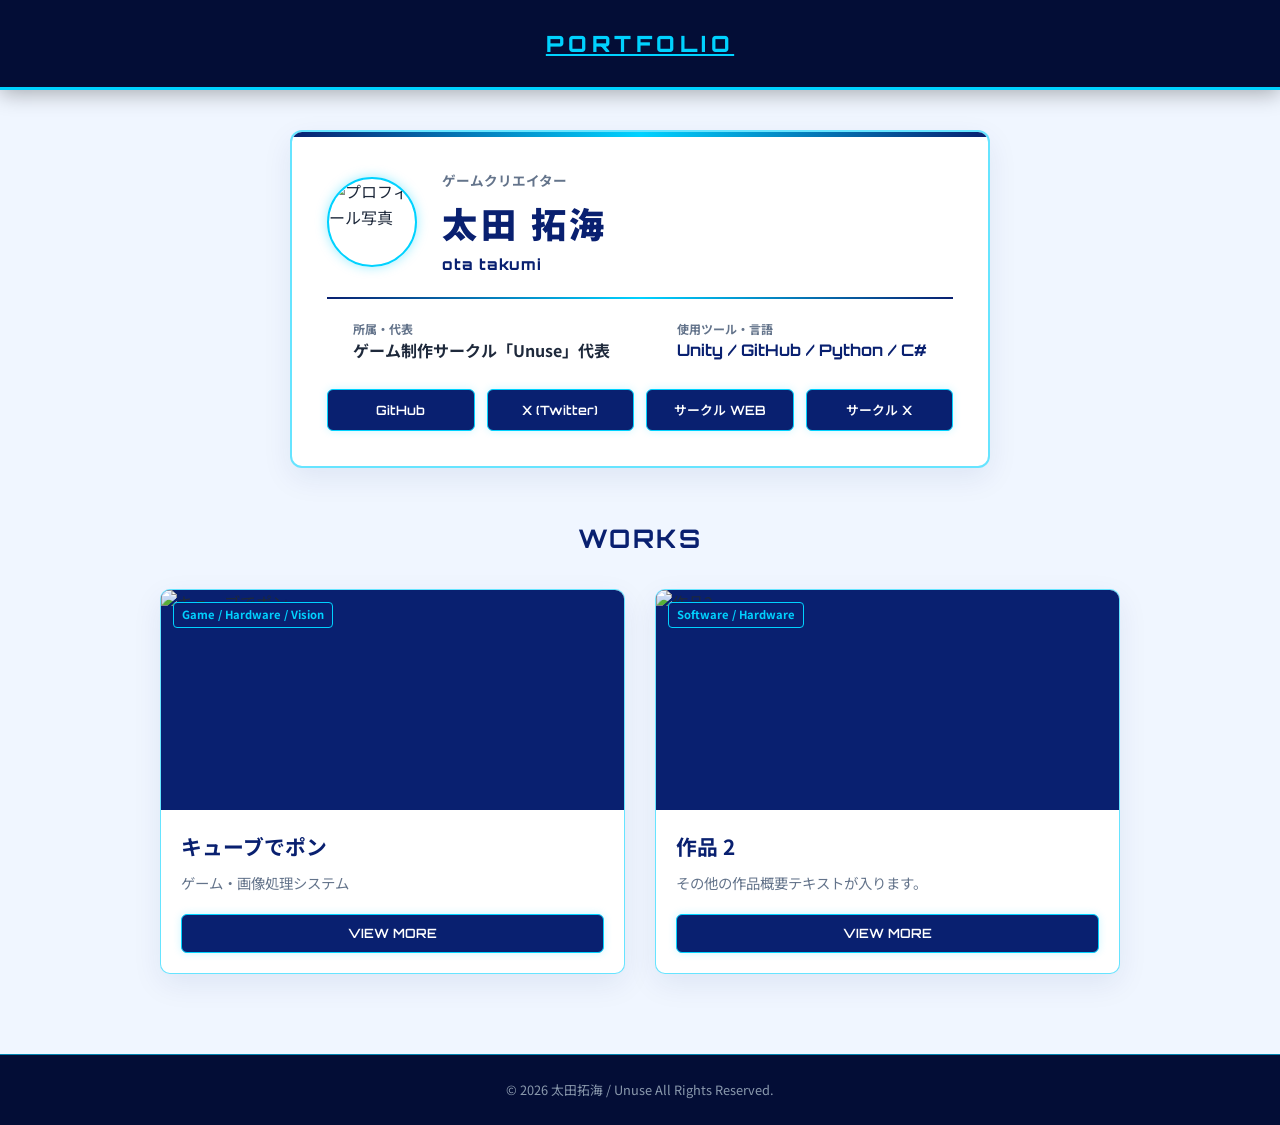
==== commit 625a9c3b: "Update index.html" ====
--- a/index.html
+++ b/index.html
@@ -69,19 +69,20 @@
 
       <div class="works-grid">
 
-        <!-- 作品 1 -->
+        <!-- 作品 1：キューブでポン -->
         <article class="work-card">
           <div class="work-image-container">
-            <img src="https://via.placeholder.com/600x350/092070/00d2ff?text=Work+1" alt="作品1" class="work-image">
-            <span class="work-tag">Game / Hardware</span>
+            <!-- サムネイル画像のパスを後から指定してください -->
+            <img src="https://via.placeholder.com/600x350/092070/00d2ff?text=キューブでポン" alt="キューブでポン" class="work-image">
+            <span class="work-tag">Game / Hardware / Vision</span>
           </div>
           <div class="work-body">
-            <h3 class="work-title">作品 1</h3>
+            <h3 class="work-title">キューブでポン</h3>
             <p class="work-description">
-              独自コントローラーやセンサーを用いた体感型インタラクティブ作品です。
+              ゲーム・画像処理システム
             </p>
             <div class="work-links">
-              <!-- 作品詳細ページへのリンク -->
+              <!-- キューブでポンの詳細ページ(work-detail.html)へのリンク -->
               <a href="work-detail.html" class="cyber-btn mini-btn"><span class="btn-label">VIEW MORE</span></a>
             </div>
           </div>
@@ -91,16 +92,15 @@
         <article class="work-card">
           <div class="work-image-container">
             <img src="https://via.placeholder.com/600x350/092070/00d2ff?text=Work+2" alt="作品2" class="work-image">
-            <span class="work-tag">Software / Vision</span>
+            <span class="work-tag">Software / Hardware</span>
           </div>
           <div class="work-body">
             <h3 class="work-title">作品 2</h3>
             <p class="work-description">
-              画像処理ライブラリやAIモデルを活用したデスクトップアプリケーション・ツールです。
+              その他の作品概要テキストが入ります。
             </p>
             <div class="work-links">
-              <!-- 今後作品2用ページを作った場合は href="work-detail2.html" 等に指定できます -->
-              <a href="work-detail.html" class="cyber-btn mini-btn"><span class="btn-label">VIEW MORE</span></a>
+              <a href="#" class="cyber-btn mini-btn"><span class="btn-label">VIEW MORE</span></a>
             </div>
           </div>
         </article>
--- a/style.css
+++ b/style.css
@@ -472,35 +472,48 @@
   color: var(--dark-blue);
 }
 
-/* 展示・発表記録リスト */
+/* 展示・発表記録（CSS調整） */
 .history-list {
   list-style: none;
   display: flex;
   flex-direction: column;
-  gap: 12px;
+  gap: 16px;
 }
 
 .history-list li {
   display: flex;
-  align-items: baseline;
+  align-items: center;
   gap: 15px;
   font-size: 0.95rem;
-}
-
-.history-date {
-  font-family: 'Orbitron', sans-serif;
-  font-weight: 700;
-  color: var(--dark-blue);
-  background-color: var(--bg-color);
+  flex-wrap: wrap;
+}
+
+.history-content {
+  display: flex;
+  align-items: center;
+  gap: 12px;
+  flex-wrap: wrap;
+}
+
+.history-event {
+  color: var(--text-main);
+  font-weight: 700;
+}
+
+.history-link {
+  font-size: 0.8rem;
+  color: var(--dark-blue);
+  border: 1px solid var(--border-cyan);
   padding: 2px 8px;
   border-radius: 4px;
-  border: 1px solid var(--border-cyan);
-  font-size: 0.85rem;
-  flex-shrink: 0;
-}
-
-.history-event {
-  color: var(--text-main);
+  text-decoration: none;
+  transition: all 0.2s ease;
+  background-color: #ffffff;
+}
+
+.history-link:hover {
+  background-color: var(--neon-cyan);
+  color: var(--dark-blue);
 }
 
 /* 下部ボタン */
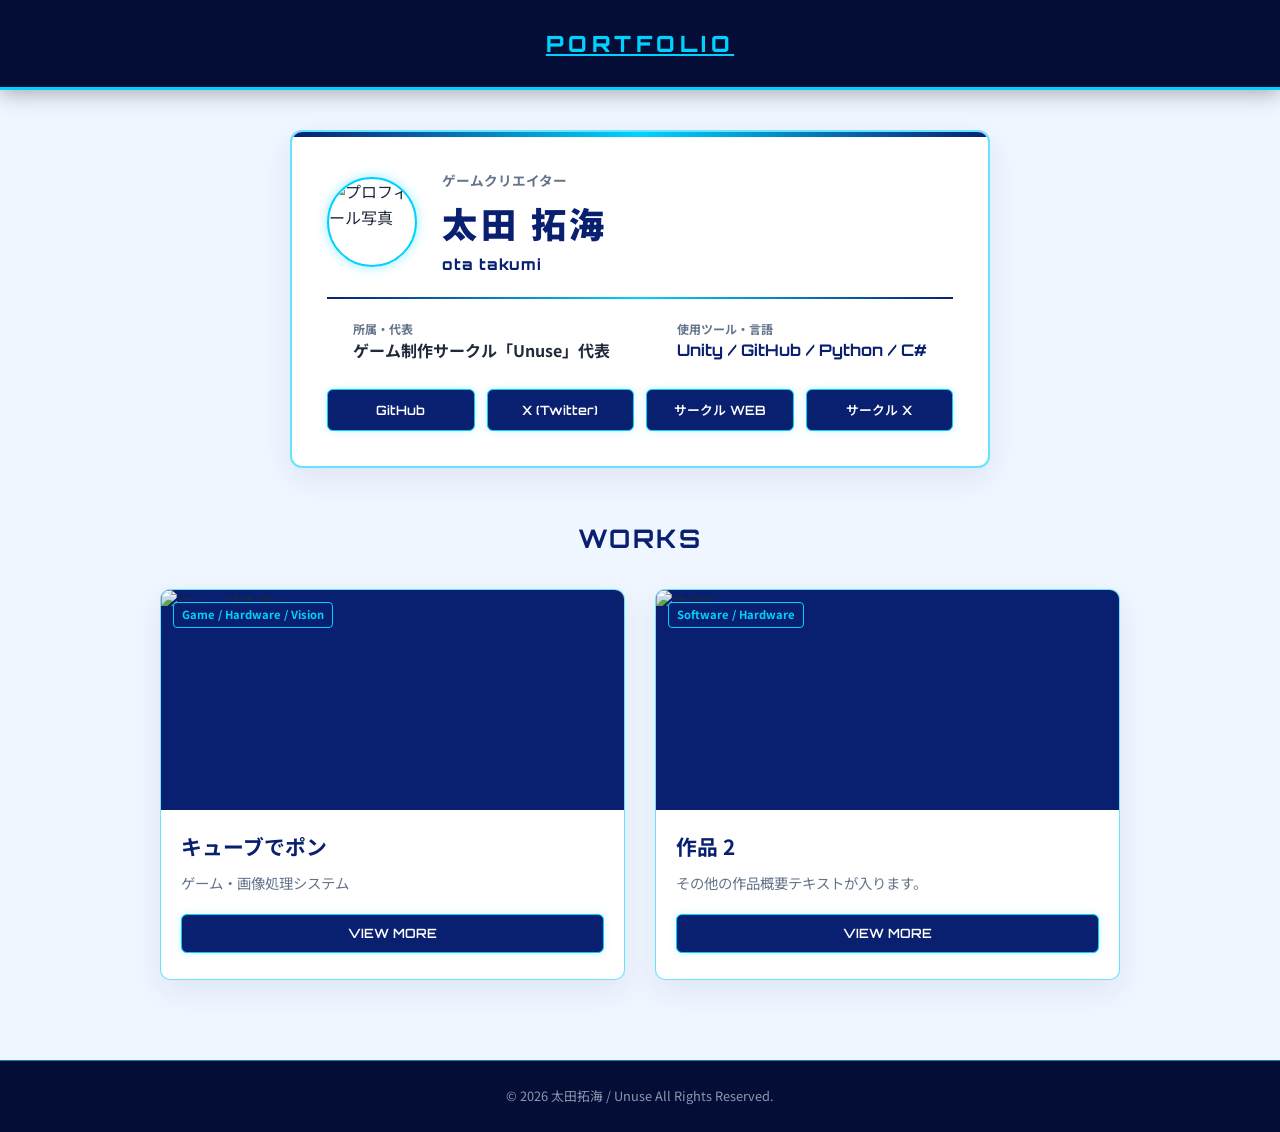
==== commit 62afe4dc: "Update index.html" ====
--- a/index.html
+++ b/index.html
@@ -115,4 +115,29 @@
   </footer>
 
 </body>
+  <!-- スクロール連動アニメーションJavaScript -->
+  <script>
+    document.addEventListener('DOMContentLoaded', () => {
+      // アニメーションさせたい要素にクラスを付与
+      const targets = document.querySelectorAll('.profile-card, .work-card, .detail-card, .section-title');
+      
+      targets.forEach(target => {
+        target.classList.add('fade-in');
+      });
+
+      const observer = new IntersectionObserver((entries) => {
+        entries.forEach(entry => {
+          if (entry.isIntersecting) {
+            entry.target.classList.add('is-visible');
+          }
+        });
+      }, {
+        threshold: 0.1
+      });
+
+      targets.forEach(target => observer.observe(target));
+    });
+  </script>
+</body>
 </html>
+</html>
--- a/style.css
+++ b/style.css
@@ -543,3 +543,104 @@
     gap: 4px;
   }
 }
+
+/* ==========================================
+   7. アニメーション & インタラクション強化
+   ========================================== */
+
+/* ① ページ読み込み時の要素フワッと表示 (Fade-in-Up) */
+.fade-in {
+  opacity: 0;
+  transform: translateY(30px);
+  transition: opacity 0.8s ease-out, transform 0.8s ease-out;
+}
+
+.fade-in.is-visible {
+  opacity: 1;
+  transform: translateY(0);
+}
+
+/* ② ヘッダーロゴのグロー（発光）ホバー効果 */
+.header-inner .logo {
+  transition: text-shadow 0.3s ease, transform 0.3s ease;
+}
+
+.header-inner .logo:hover {
+  text-shadow: 0 0 10px var(--neon-cyan), 0 0 20px var(--neon-cyan);
+  transform: scale(1.03);
+}
+
+/* ③ 作品カードの画像ズーム＆枠線発光 */
+.work-image-container {
+  overflow: hidden;
+}
+
+.work-image {
+  transition: transform 0.5s ease;
+}
+
+.work-card:hover .work-image {
+  transform: scale(1.08); /* ホバー時に画像をゆっくり拡大 */
+}
+
+.work-card {
+  transition: transform 0.3s cubic-bezier(0.25, 1, 0.5, 1), 
+              box-shadow 0.3s ease, 
+              border-color 0.3s ease;
+}
+
+.work-card:hover {
+  border-color: var(--neon-cyan);
+  box-shadow: 0 0 20px rgba(0, 210, 255, 0.4);
+}
+
+/* ④ プロフィールアバターのサイバー回転リング効果 */
+.avatar-wrapper {
+  position: relative;
+}
+
+.avatar-wrapper::after {
+  content: '';
+  position: absolute;
+  top: -4px;
+  left: -4px;
+  right: -4px;
+  bottom: -4px;
+  border-radius: 50%;
+  border: 2px dashed var(--neon-cyan);
+  animation: rotate-ring 12s linear infinite;
+  pointer-events: none;
+}
+
+@keyframes rotate-ring {
+  from {
+    transform: rotate(0deg);
+  }
+  to {
+    transform: rotate(360deg);
+  }
+}
+
+/* ⑤ サイバーボタンのパルス波紋効果 */
+.cyber-btn {
+  position: relative;
+  overflow: hidden;
+}
+
+.cyber-btn::before {
+  content: '';
+  position: absolute;
+  top: 50%;
+  left: 50%;
+  width: 0;
+  height: 0;
+  background: rgba(255, 255, 255, 0.3);
+  border-radius: 50%;
+  transform: translate(-50%, -50%);
+  transition: width 0.4s ease-out, height 0.4s ease-out;
+}
+
+.cyber-btn:hover::before {
+  width: 200px;
+  height: 200px;
+}
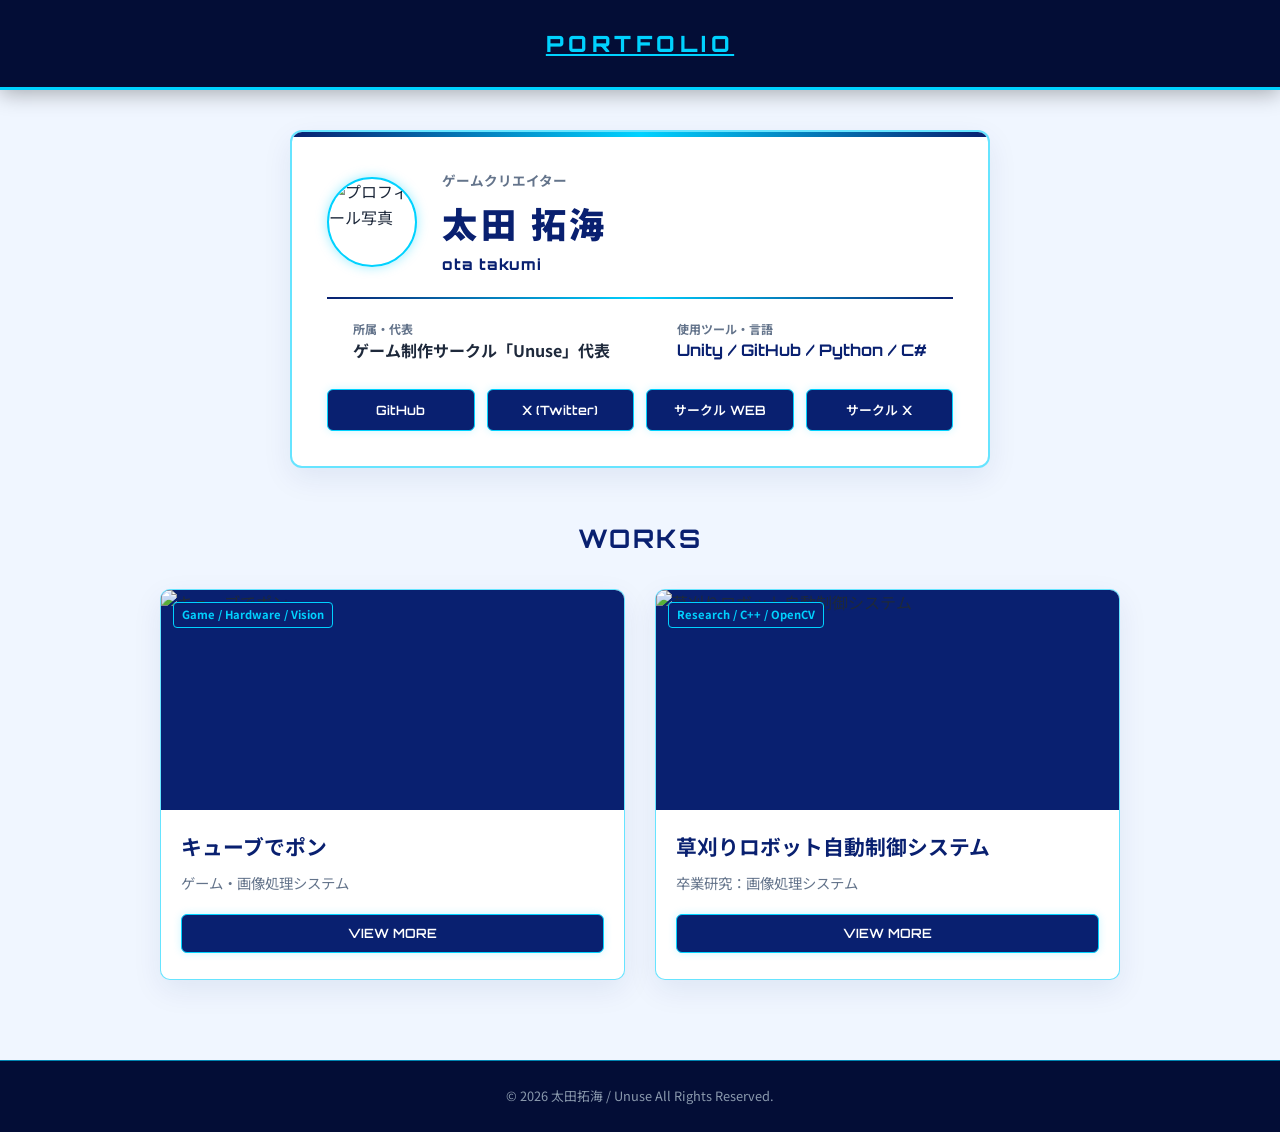
==== commit 9e275461: "Update index.html" ====
--- a/index.html
+++ b/index.html
@@ -88,19 +88,20 @@
           </div>
         </article>
 
-        <!-- 作品 2 -->
+        <!-- 作品 2：草刈りロボット自動制御システム -->
         <article class="work-card">
           <div class="work-image-container">
-            <img src="https://via.placeholder.com/600x350/092070/00d2ff?text=Work+2" alt="作品2" class="work-image">
-            <span class="work-tag">Software / Hardware</span>
+            <img src="https://via.placeholder.com/600x350/092070/00d2ff?text=草刈りロボット自動制御" alt="草刈りロボット自動制御システム" class="work-image">
+            <span class="work-tag">Research / C++ / OpenCV</span>
           </div>
           <div class="work-body">
-            <h3 class="work-title">作品 2</h3>
+            <h3 class="work-title">草刈りロボット自動制御システム</h3>
             <p class="work-description">
-              その他の作品概要テキストが入ります。
+              卒業研究：画像処理システム
             </p>
             <div class="work-links">
-              <a href="#" class="cyber-btn mini-btn"><span class="btn-label">VIEW MORE</span></a>
+              <!-- 詳細ページへのリンク（ファイル名を work-detail-2.html にする場合） -->
+              <a href="work-detail-2.html" class="cyber-btn mini-btn"><span class="btn-label">VIEW MORE</span></a>
             </div>
           </div>
         </article>
